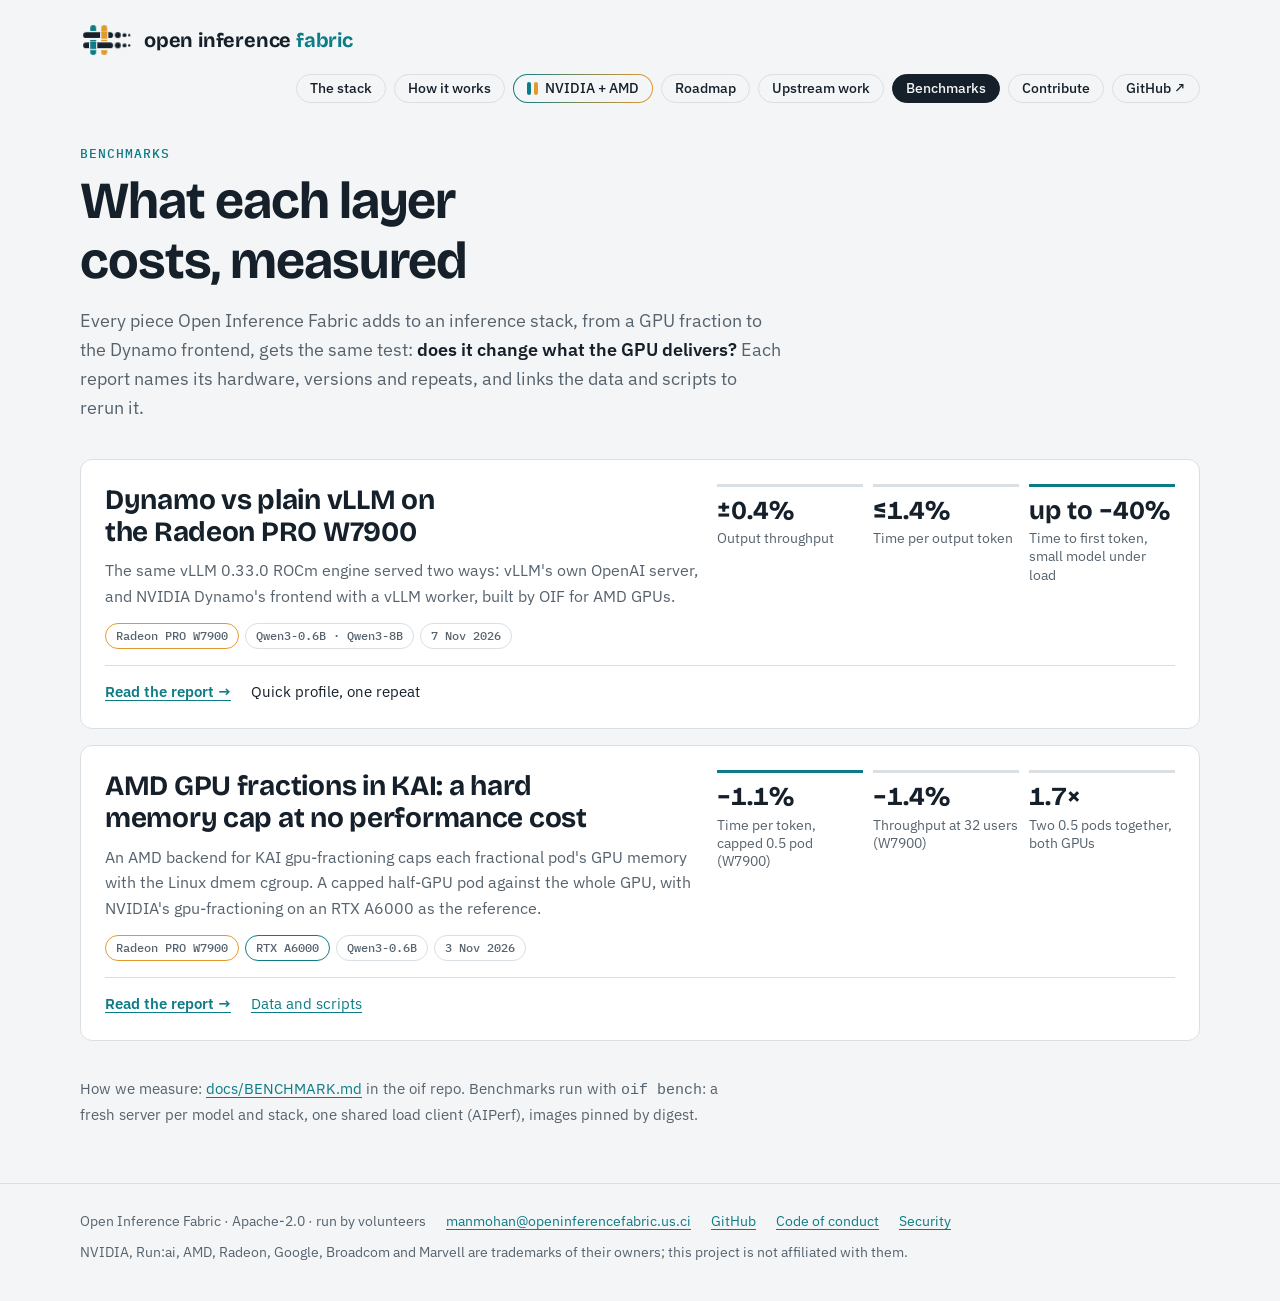
==== benchmarks/index.html @ 51150683 "Benchmarks: hub page and the two OIF reports in the site template Moved from manmohanbrahma.github.i" ====
<!doctype html>
<html lang="en">
<head>
<meta charset="utf-8">
<meta name="viewport" content="width=device-width, initial-scale=1, viewport-fit=cover">
<title>Benchmarks · Open Inference Fabric</title>
<meta name="description" content="Open Inference Fabric benchmarks on NVIDIA and AMD GPUs: what each layer of the stack costs or gains, with the data and scripts to rerun it.">
<meta property="og:title" content="Open Inference Fabric benchmarks">
<meta property="og:description" content="What each layer of the stack costs or gains on NVIDIA and AMD GPUs, with the data and scripts to rerun it.">
<meta property="og:url" content="https://openinferencefabric.us.ci/benchmarks/">
<meta property="og:image" content="https://openinferencefabric.github.io/img/oif-social-light-1280x640.png">
<link rel="canonical" href="https://openinferencefabric.us.ci/benchmarks/">
<link rel="icon" href="../img/oif-icon-light-32.png" sizes="32x32">
<link rel="apple-touch-icon" href="../img/oif-icon-light-180.png">
<link rel="preconnect" href="https://fonts.googleapis.com">
<link rel="preconnect" href="https://fonts.gstatic.com" crossorigin>
<link rel="stylesheet" href="https://fonts.googleapis.com/css2?family=Bricolage+Grotesque:opsz,wght@12..96,600;12..96,700&family=IBM+Plex+Mono:wght@400;500&family=IBM+Plex+Sans:wght@400;500;600&display=swap">
<link rel="stylesheet" href="../site.css">
<style>
/* Layout: a short intro, then one card per report; each card leads with its question and the measured answer. */
:root {
  --bg: #F3F5F6;
  --panel: #FFFFFF;
  --line: #D9DFE3;
  --ink: #16202A;
  --muted: #56636E;
  --teal: #0E7C86;
  --saffron: #E39A2D;
  --display: "Bricolage Grotesque", "Segoe UI", system-ui, sans-serif;
  --body: "IBM Plex Sans", "Segoe UI", system-ui, sans-serif;
  --mono: "IBM Plex Mono", ui-monospace, "Cascadia Mono", Consolas, monospace;
}
@media (prefers-color-scheme: dark) {
  :root:not([data-theme="light"]) {
    --bg: #0E141A; --panel: #151D25; --line: #26313B; --ink: #E6EBEE; --muted: #9AA6B0;
    --teal: #2BA7B1; --saffron: #F0AE48; color-scheme: dark;
  }
}
:root[data-theme="dark"] {
  --bg: #0E141A; --panel: #151D25; --line: #26313B; --ink: #E6EBEE; --muted: #9AA6B0;
  --teal: #2BA7B1; --saffron: #F0AE48; color-scheme: dark;
}
* { box-sizing: border-box; }
html { padding-block: env(safe-area-inset-top, 0px) env(safe-area-inset-bottom, 0px); }
body { margin: 0; background: var(--bg); color: var(--ink); font: 400 16px/1.6 var(--body); }
.wrap { max-width: 1160px; margin: 0 auto; padding: 24px max(20px, env(safe-area-inset-right)) 32px max(20px, env(safe-area-inset-left)); display: grid; gap: 36px; }
h1, h2, h3 { font-family: var(--display); text-wrap: balance; margin: 0; line-height: 1.15; }
h1 { font-size: clamp(32px, 5.4vw, 52px); font-weight: 700; letter-spacing: -0.02em; max-width: 20ch; }
.lede { font-size: 18px; color: var(--muted); max-width: 64ch; margin: 16px 0 0; }
.lede strong { color: var(--ink); font-weight: 600; }
a { color: var(--teal); text-underline-offset: 3px; }
a:focus-visible { outline: 2px solid var(--saffron); outline-offset: 2px; border-radius: 4px; }

.reports { display: grid; gap: 16px; }
.card { background: var(--panel); border: 1px solid var(--line); border-radius: 12px; padding: 24px; display: grid; gap: 16px;
  grid-template-columns: minmax(0, 1.3fr) minmax(0, 1fr); align-items: start; }
.card h2 { font-size: clamp(22px, 3vw, 28px); font-weight: 700; letter-spacing: -0.01em; }
.card h2 a { color: var(--ink); text-decoration: none; }
.card h2 a:hover { color: var(--teal); }
.card p { margin: 10px 0 0; color: var(--muted); max-width: 60ch; }
.tags { display: flex; flex-wrap: wrap; gap: 6px; margin-top: 14px; }
.tag { font: 500 12px/1 var(--mono); border: 1px solid var(--line); border-radius: 999px; padding: 6px 10px; color: var(--muted); }
.tag.amd { border-color: var(--saffron); }
.tag.nv { border-color: var(--teal); }
.kpis { display: grid; grid-template-columns: repeat(auto-fit, minmax(130px, 1fr)); gap: 10px; }
.kpi { border-top: 3px solid var(--line); padding-top: 10px; min-width: 0; }
.kpi.hi { border-top-color: var(--teal); }
.kpi .v { font: 700 26px/1.1 var(--display); font-variant-numeric: tabular-nums; }
.kpi .k { font-size: 13.5px; color: var(--muted); margin-top: 4px; line-height: 1.35; }
.open { grid-column: 1 / -1; display: flex; flex-wrap: wrap; gap: 8px 20px; font-size: 15px; padding-top: 14px; border-top: 1px solid var(--line); }
.open a.go { font-weight: 600; }
.method { font-size: 15px; color: var(--muted); max-width: 72ch; margin: 0; }
@media (max-width: 760px) { .card { grid-template-columns: 1fr; padding: 20px; } }
</style>
</head>
<body>
<!-- site-head -->
<header class="site-head"><div class="site-in">
    <a class="site-brand" href="../" aria-label="Open Inference Fabric home"><svg class="wv" viewBox="0 0 132 100" aria-hidden="true"><rect class="wv-x wv-warp" x="26" y="12" width="15" height="76" rx="7.5" style="fill:var(--teal)"/><rect class="wv-x wv-warp s" x="54" y="12" width="15" height="76" rx="7.5" style="fill:var(--saffron)"/><g class="wv-x wv-weft"><rect x="8" y="27" width="76" height="21" style="fill:var(--bg)"/><rect x="8" y="30" width="76" height="15" rx="7.5" style="fill:var(--ink)"/></g><g class="wv-x wv-weft b"><rect x="8" y="53" width="76" height="21" style="fill:var(--bg)"/><rect x="8" y="56" width="76" height="15" rx="7.5" style="fill:var(--ink)"/></g><g class="wv-x wv-cross"><rect x="51" y="29" width="21" height="17" style="fill:var(--bg)"/><rect x="54" y="28" width="15" height="19" style="fill:var(--saffron)"/></g><g class="wv-x wv-cross b"><rect x="23" y="55" width="21" height="17" style="fill:var(--bg)"/><rect x="26" y="54" width="15" height="19" style="fill:var(--teal)"/></g><circle class="wv-x wv-tok r1 t1" cx="96" cy="37.5" r="7.5" style="fill:var(--ink)"/><circle class="wv-x wv-tok r1 t2" cx="113" cy="37.5" r="5" style="fill:var(--ink)"/><circle class="wv-x wv-tok r1 t3" cx="125" cy="37.5" r="3" style="fill:var(--ink)"/><circle class="wv-x wv-tok r2 t1" cx="96" cy="63.5" r="7.5" style="fill:var(--ink)"/><circle class="wv-x wv-tok r2 t2" cx="113" cy="63.5" r="5" style="fill:var(--ink)"/><circle class="wv-x wv-tok r2 t3" cx="125" cy="63.5" r="3" style="fill:var(--ink)"/></svg><b>open inference <span>fabric</span></b></a>
    <nav class="site-nav" aria-label="Main">
      <a href="../#stack">The stack</a>
      <a href="../#architecture">How it works</a>
      <a class="duo" href="../#amd"><i></i>NVIDIA + AMD</a>
      <a href="../roadmap/">Roadmap</a>
      <a href="../upstream/">Upstream work</a>
      <a href="../benchmarks/" aria-current="page">Benchmarks</a>
      <a href="../#contribute">Contribute</a>
      <a href="https://github.com/openinferencefabric/oif">GitHub ↗</a>
    </nav>
</div></header>
<!-- /site-head -->

<main class="wrap">
  <div>
    <p class="page-eyebrow">Benchmarks</p>
    <h1>What each layer costs, measured</h1>
    <p class="lede">Every piece Open Inference Fabric adds to an inference stack, from a GPU fraction to the Dynamo frontend, gets the same test: <strong>does it change what the GPU delivers?</strong> Each report names its hardware, versions and repeats, and links the data and scripts to rerun it.</p>
  </div>

  <section class="reports" aria-label="Reports">
    <article class="card">
      <div>
        <h2><a href="w7900-dynamo-vs-vllm/">Dynamo vs plain vLLM on the Radeon PRO W7900</a></h2>
        <p>The same vLLM 0.33.0 ROCm engine served two ways: vLLM's own OpenAI server, and NVIDIA Dynamo's frontend with a vLLM worker, built by OIF for AMD GPUs.</p>
        <div class="tags"><span class="tag amd">Radeon PRO W7900</span><span class="tag">Qwen3-0.6B · Qwen3-8B</span><span class="tag">7 Nov 2026</span></div>
      </div>
      <div class="kpis">
        <div class="kpi"><div class="v">±0.4%</div><div class="k">Output throughput</div></div>
        <div class="kpi"><div class="v">≤1.4%</div><div class="k">Time per output token</div></div>
        <div class="kpi hi"><div class="v">up to −40%</div><div class="k">Time to first token, small model under load</div></div>
      </div>
      <div class="open"><a class="go" href="w7900-dynamo-vs-vllm/">Read the report →</a><span>Quick profile, one repeat</span></div>
    </article>

    <article class="card">
      <div>
        <h2><a href="amd-fraction-dmem-cap/">AMD GPU fractions in KAI: a hard memory cap at no performance cost</a></h2>
        <p>An AMD backend for KAI gpu-fractioning caps each fractional pod's GPU memory with the Linux dmem cgroup. A capped half-GPU pod against the whole GPU, with NVIDIA's gpu-fractioning on an RTX A6000 as the reference.</p>
        <div class="tags"><span class="tag amd">Radeon PRO W7900</span><span class="tag nv">RTX A6000</span><span class="tag">Qwen3-0.6B</span><span class="tag">3 Nov 2026</span></div>
      </div>
      <div class="kpis">
        <div class="kpi hi"><div class="v">−1.1%</div><div class="k">Time per token, capped 0.5 pod (W7900)</div></div>
        <div class="kpi"><div class="v">−1.4%</div><div class="k">Throughput at 32 users (W7900)</div></div>
        <div class="kpi"><div class="v">1.7×</div><div class="k">Two 0.5 pods together, both GPUs</div></div>
      </div>
      <div class="open"><a class="go" href="amd-fraction-dmem-cap/">Read the report →</a><a href="https://github.com/openinferencefabric/openinferencefabric.github.io/tree/main/benchmarks/amd-fraction-dmem-cap">Data and scripts</a></div>
    </article>
  </section>

  <p class="method">How we measure: <a href="https://github.com/openinferencefabric/oif/blob/main/docs/BENCHMARK.md">docs/BENCHMARK.md</a> in the oif repo. Benchmarks run with <code>oif bench</code>: a fresh server per model and stack, one shared load client (AIPerf), images pinned by digest.</p>
</main>

<!-- site-foot -->
<footer class="site-foot"><div class="site-in">
    <span>Open Inference Fabric · Apache-2.0 · run by volunteers</span>
    <a href="mailto:manmohan@openinferencefabric.us.ci">manmohan@openinferencefabric.us.ci</a>
    <a href="https://github.com/openinferencefabric">GitHub</a>
    <a href="https://github.com/openinferencefabric/oif/blob/main/CODE_OF_CONDUCT.md">Code of conduct</a>
    <a href="https://github.com/openinferencefabric/oif/blob/main/docs/SECURITY.md">Security</a>
    <span class="tm">NVIDIA, Run:ai, AMD, Radeon, Google, Broadcom and Marvell are trademarks of their owners; this project is not affiliated with them.</span>
</div></footer>
<!-- /site-foot -->
</body>
</html>
---- site.css ----
/* Shared header and footer of every page (written into each page by scripts/site_chrome.py).
   Uses the tokens every page defines: --bg, --ink, --muted, --line, --teal, --saffron, --display, --body, --mono. */
.site-head, .site-foot { padding-left: max(20px, env(safe-area-inset-left)); padding-right: max(20px, env(safe-area-inset-right)); }
.site-in { max-width: 1120px; margin: 0 auto; }
.site-head .site-in { display: flex; align-items: center; gap: 14px 24px; padding-block: 20px; flex-wrap: wrap; }
.site-brand { display: flex; align-items: center; gap: 12px; color: var(--ink); text-decoration: none; flex: none; }
.site-brand svg { width: 52px; height: 40px; flex: none; }
.site-brand b { font: 700 20px/1 var(--display); letter-spacing: -0.01em; }
.site-brand b span { color: var(--teal); }
.site-nav { margin-left: auto; display: flex; gap: 8px; flex-wrap: wrap; justify-content: flex-end; }
.site-nav a {
  display: inline-flex; align-items: center; gap: 7px; padding: 5px 13px; border: 1px solid var(--line); border-radius: 999px;
  color: var(--ink); text-decoration: none; font: 500 14px/1.2 var(--body); white-space: nowrap;
  transition: border-color .15s, color .15s;
}
.site-nav a:hover { border-color: var(--teal); color: var(--teal); }
.site-nav a[aria-current="page"] { background: var(--ink); border-color: var(--ink); color: var(--bg); }
.site-nav a:focus-visible { outline: 2px solid var(--saffron); outline-offset: 2px; }
/* NVIDIA + AMD: the logo's two strands, teal and saffron, as the tab's border and mark */
.site-nav a.duo {
  border: 1.5px solid transparent;
  background: linear-gradient(var(--bg), var(--bg)) padding-box, linear-gradient(90deg, var(--teal), var(--saffron)) border-box;
}
.site-nav a.duo:hover { color: var(--ink); background: linear-gradient(color-mix(in srgb, var(--teal) 8%, var(--bg)), color-mix(in srgb, var(--saffron) 10%, var(--bg))) padding-box, linear-gradient(90deg, var(--teal), var(--saffron)) border-box; }
.site-nav a.duo i { display: inline-flex; gap: 3px; }
.site-nav a.duo i::before, .site-nav a.duo i::after { content: ""; width: 4px; height: 13px; border-radius: 2px; background: var(--teal); }
.site-nav a.duo i::after { background: var(--saffron); }
.site-foot { border-top: 1px solid var(--line); margin-top: 24px; }
.site-foot .site-in { padding-block: 26px 40px; color: var(--muted); font: 14px/1.6 var(--body); display: flex; flex-wrap: wrap; gap: 8px 20px; }
.site-foot a { color: var(--teal); text-underline-offset: 3px; }
.site-foot .tm { flex-basis: 100%; }
@media (max-width: 820px) {
  .site-nav { margin-left: 0; justify-content: flex-start; flex-wrap: nowrap; overflow-x: auto; width: 100%; padding-bottom: 4px; scrollbar-width: none; }
  .site-nav::-webkit-scrollbar { display: none; }
}
.page-eyebrow { font: 500 13px/1 var(--mono); letter-spacing: 0.08em; text-transform: uppercase; color: var(--teal); margin: 0 0 12px; }
/* The animated mark (brand/make_animated_mark.py in the oif repo): threads drop in, the ink weaves them, the crossings
   lock, tokens leave the cloth; .wv-loop keeps the tokens flowing. Still with prefers-reduced-motion. */
.wv .wv-x { transform-box: fill-box; }
.wv .wv-warp { transform-origin: 50% 0; animation: wv-drop .55s cubic-bezier(.2,.8,.2,1) both; }
.wv .wv-warp.s { transform-origin: 50% 100%; animation-delay: .12s; }
.wv .wv-weft { transform-origin: 0 50%; animation: wv-weave .6s cubic-bezier(.3,.7,.2,1) .5s both; }
.wv .wv-weft.b { animation-delay: .68s; }
.wv .wv-cross { transform-origin: 50% 50%; animation: wv-lock .3s cubic-bezier(.2,1.6,.4,1) 1.15s both; }
.wv .wv-cross.b { animation-delay: 1.27s; }
.wv .wv-tok { transform-origin: 50% 50%; animation: wv-out .45s cubic-bezier(.2,.8,.2,1) both; }
.wv .t1 { animation-delay: 1.45s; } .wv .t2 { animation-delay: 1.58s; } .wv .t3 { animation-delay: 1.71s; }
.wv .r2.t1 { animation-delay: 1.52s; } .wv .r2.t2 { animation-delay: 1.65s; } .wv .r2.t3 { animation-delay: 1.78s; }
.wv.wv-loop .wv-tok { animation-name: wv-out, wv-flow; animation-duration: .45s, 2.4s; animation-iteration-count: 1, infinite; animation-timing-function: cubic-bezier(.2,.8,.2,1), ease-in-out; animation-fill-mode: both, none; }
.wv.wv-loop .t1 { animation-delay: 1.45s, 2.6s; } .wv.wv-loop .t2 { animation-delay: 1.58s, 2.8s; } .wv.wv-loop .t3 { animation-delay: 1.71s, 3s; }
.wv.wv-loop .r2.t1 { animation-delay: 1.52s, 2.7s; } .wv.wv-loop .r2.t2 { animation-delay: 1.65s, 2.9s; } .wv.wv-loop .r2.t3 { animation-delay: 1.78s, 3.1s; }
@keyframes wv-drop { from { transform: scaleY(0); } to { transform: none; } }
@keyframes wv-weave { from { transform: scaleX(0); } to { transform: none; } }
@keyframes wv-lock { from { transform: scale(.4); opacity: 0; } to { transform: none; opacity: 1; } }
@keyframes wv-out { from { transform: translateX(-14px) scale(.3); opacity: 0; } to { transform: none; opacity: 1; } }
@keyframes wv-flow { 0%, 55%, 100% { transform: none; } 25% { transform: translateX(2px) scale(1.14); } }
@media (prefers-reduced-motion: reduce) { .wv .wv-x { animation: none !important; } }
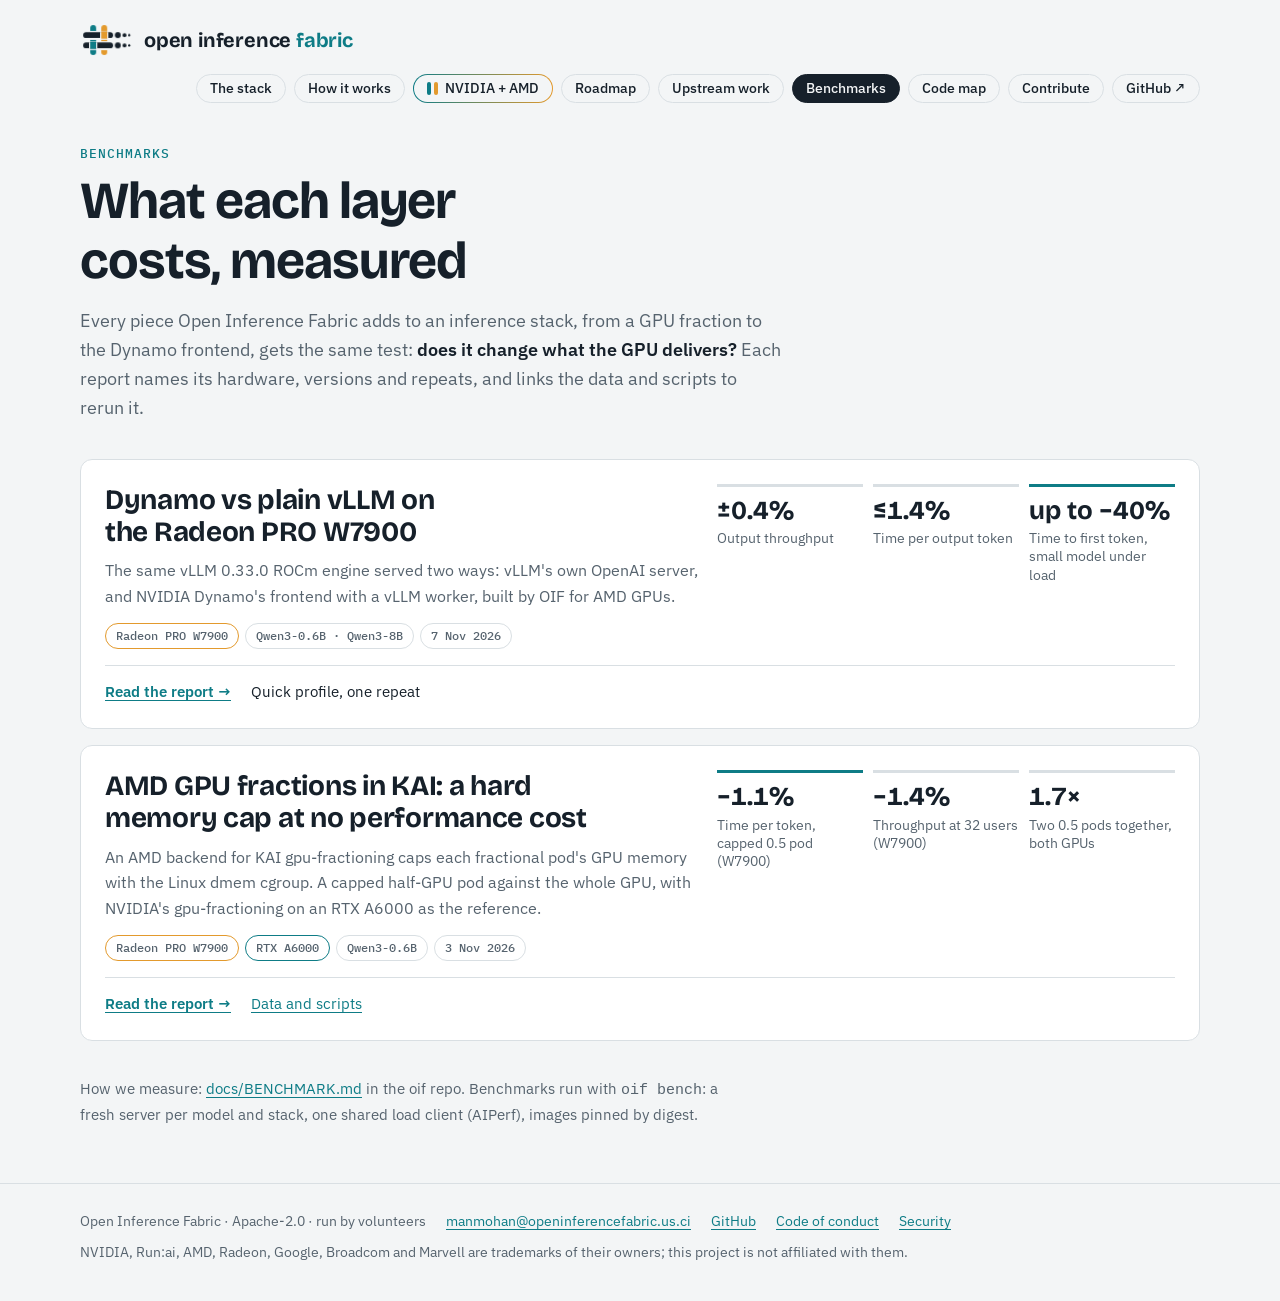
==== commit d3934c18: "Code map: the oif repository as a knowledge graph (graphify) New page /code-map/ in the site templat" ====
--- a/benchmarks/index.html
+++ b/benchmarks/index.html
@@ -84,6 +84,7 @@
       <a href="../roadmap/">Roadmap</a>
       <a href="../upstream/">Upstream work</a>
       <a href="../benchmarks/" aria-current="page">Benchmarks</a>
+      <a href="../code-map/">Code map</a>
       <a href="../#contribute">Contribute</a>
       <a href="https://github.com/openinferencefabric/oif">GitHub ↗</a>
     </nav>
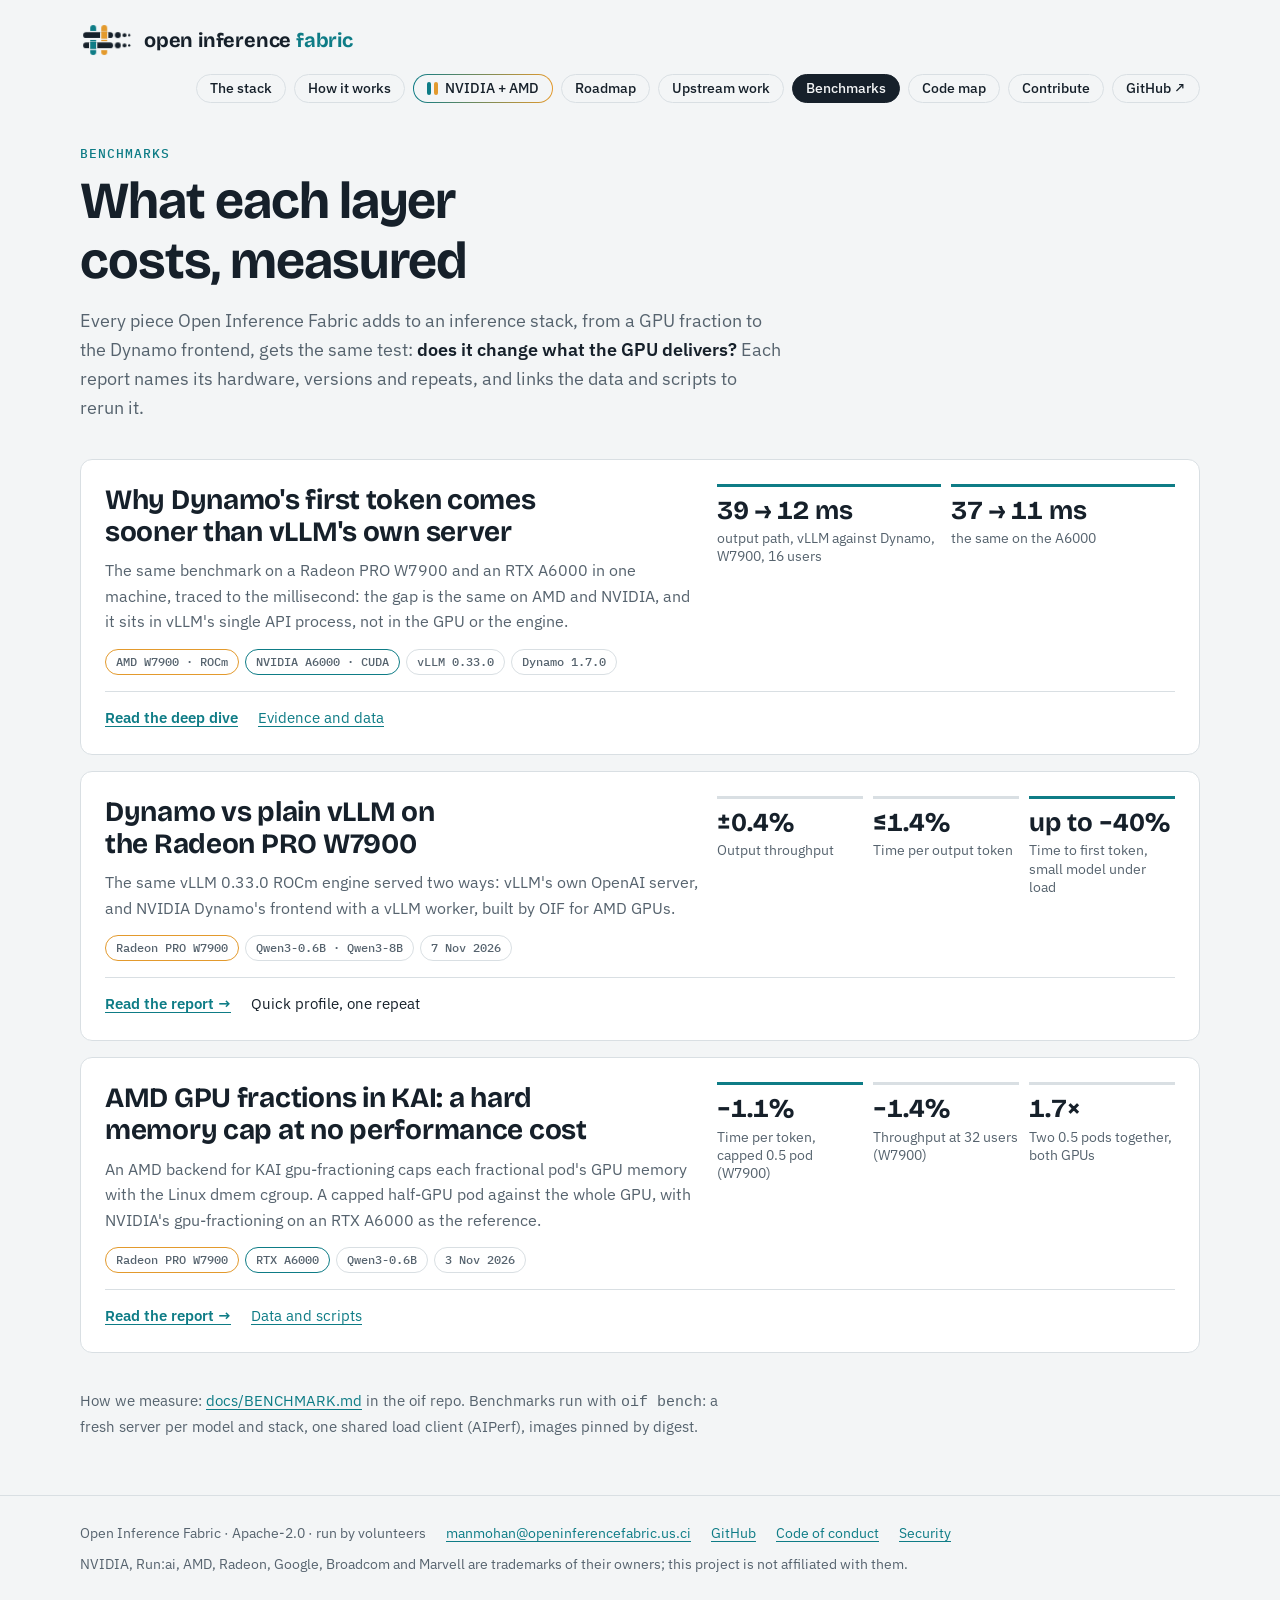
==== commit 8c80ef64: "Benchmarks: deep dive on Dynamo's first-token gain (W7900 and A6000) New page /benchmarks/dynamo-ttf" ====
--- a/benchmarks/index.html
+++ b/benchmarks/index.html
@@ -101,6 +101,18 @@
   <section class="reports" aria-label="Reports">
     <article class="card">
       <div>
+        <h2><a href="dynamo-ttft-deep-dive/">Why Dynamo's first token comes sooner than vLLM's own server</a></h2>
+        <p>The same benchmark on a Radeon PRO W7900 and an RTX A6000 in one machine, traced to the millisecond: the gap is the same on AMD and NVIDIA, and it sits in vLLM's single API process, not in the GPU or the engine.</p>
+        <div class="tags"><span class="tag amd">AMD W7900 · ROCm</span><span class="tag nv">NVIDIA A6000 · CUDA</span><span class="tag">vLLM 0.33.0</span><span class="tag">Dynamo 1.7.0</span></div>
+      </div>
+      <div class="kpis">
+        <div class="kpi hi"><div class="v">39 → 12 ms</div><div class="k">output path, vLLM against Dynamo, W7900, 16 users</div></div>
+        <div class="kpi hi"><div class="v">37 → 11 ms</div><div class="k">the same on the A6000</div></div>
+      </div>
+      <div class="open"><a class="go" href="dynamo-ttft-deep-dive/">Read the deep dive</a><a href="https://github.com/openinferencefabric/oif/tree/main/docs/evidence/B-2">Evidence and data</a></div>
+    </article>
+    <article class="card">
+      <div>
         <h2><a href="w7900-dynamo-vs-vllm/">Dynamo vs plain vLLM on the Radeon PRO W7900</a></h2>
         <p>The same vLLM 0.33.0 ROCm engine served two ways: vLLM's own OpenAI server, and NVIDIA Dynamo's frontend with a vLLM worker, built by OIF for AMD GPUs.</p>
         <div class="tags"><span class="tag amd">Radeon PRO W7900</span><span class="tag">Qwen3-0.6B · Qwen3-8B</span><span class="tag">7 Nov 2026</span></div>
